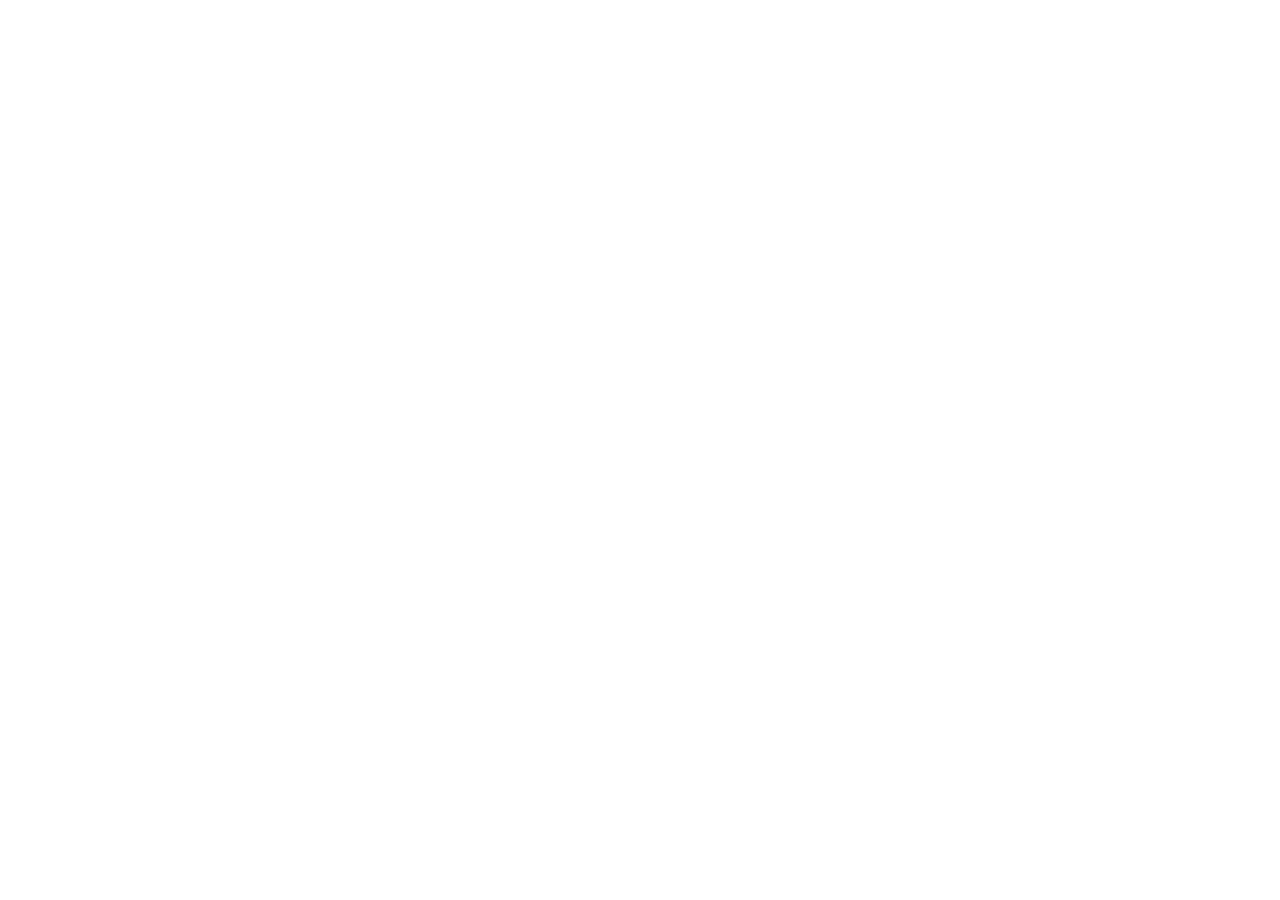
==== indx.html @ 4b486a0d "first commit" ====
<!doctype html>
<html lang="en">
  <head>
    <meta charset="UTF-8" />
    <meta name="viewport" content="width=device-width, initial-scale=1.0" />
    <title>Document</title>
    <link rel="stylesheet" href="style.css" />
    <script src="main.js"></script>
  </head>
  <body></body>
</html>
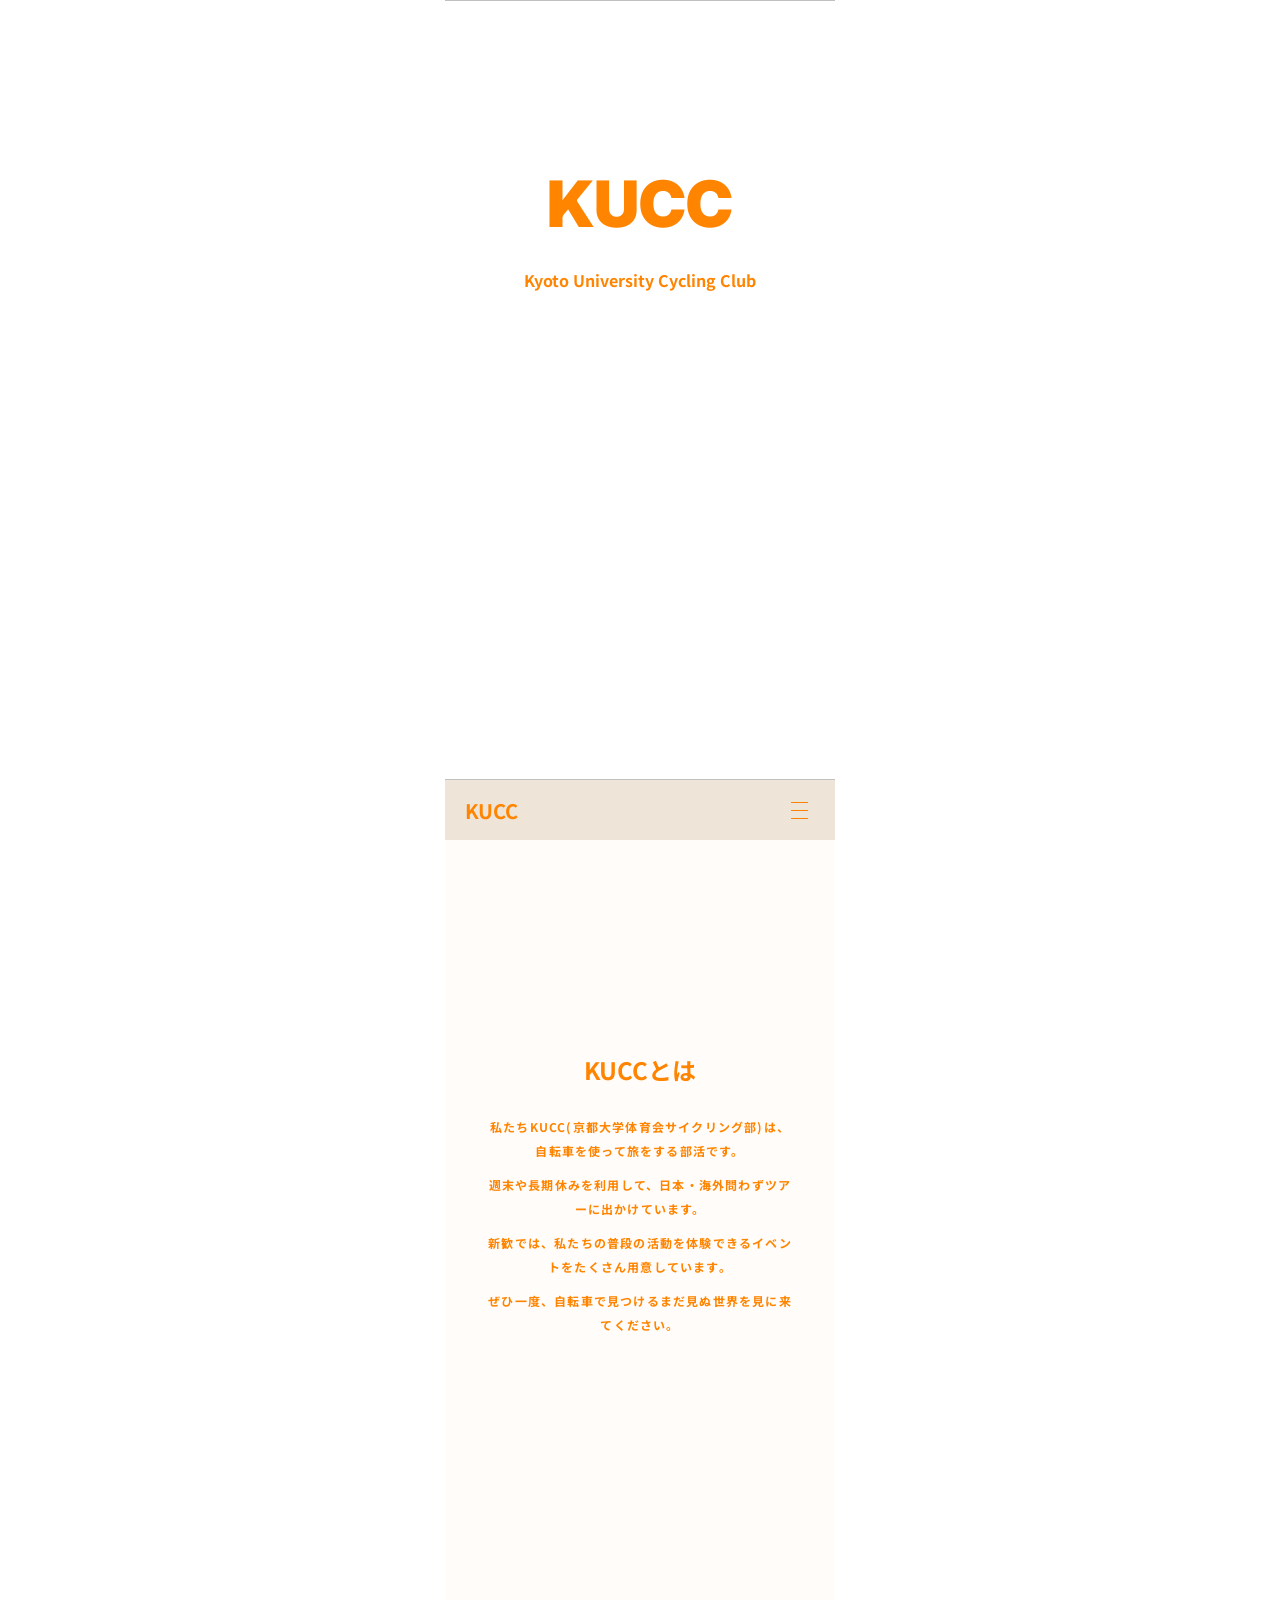
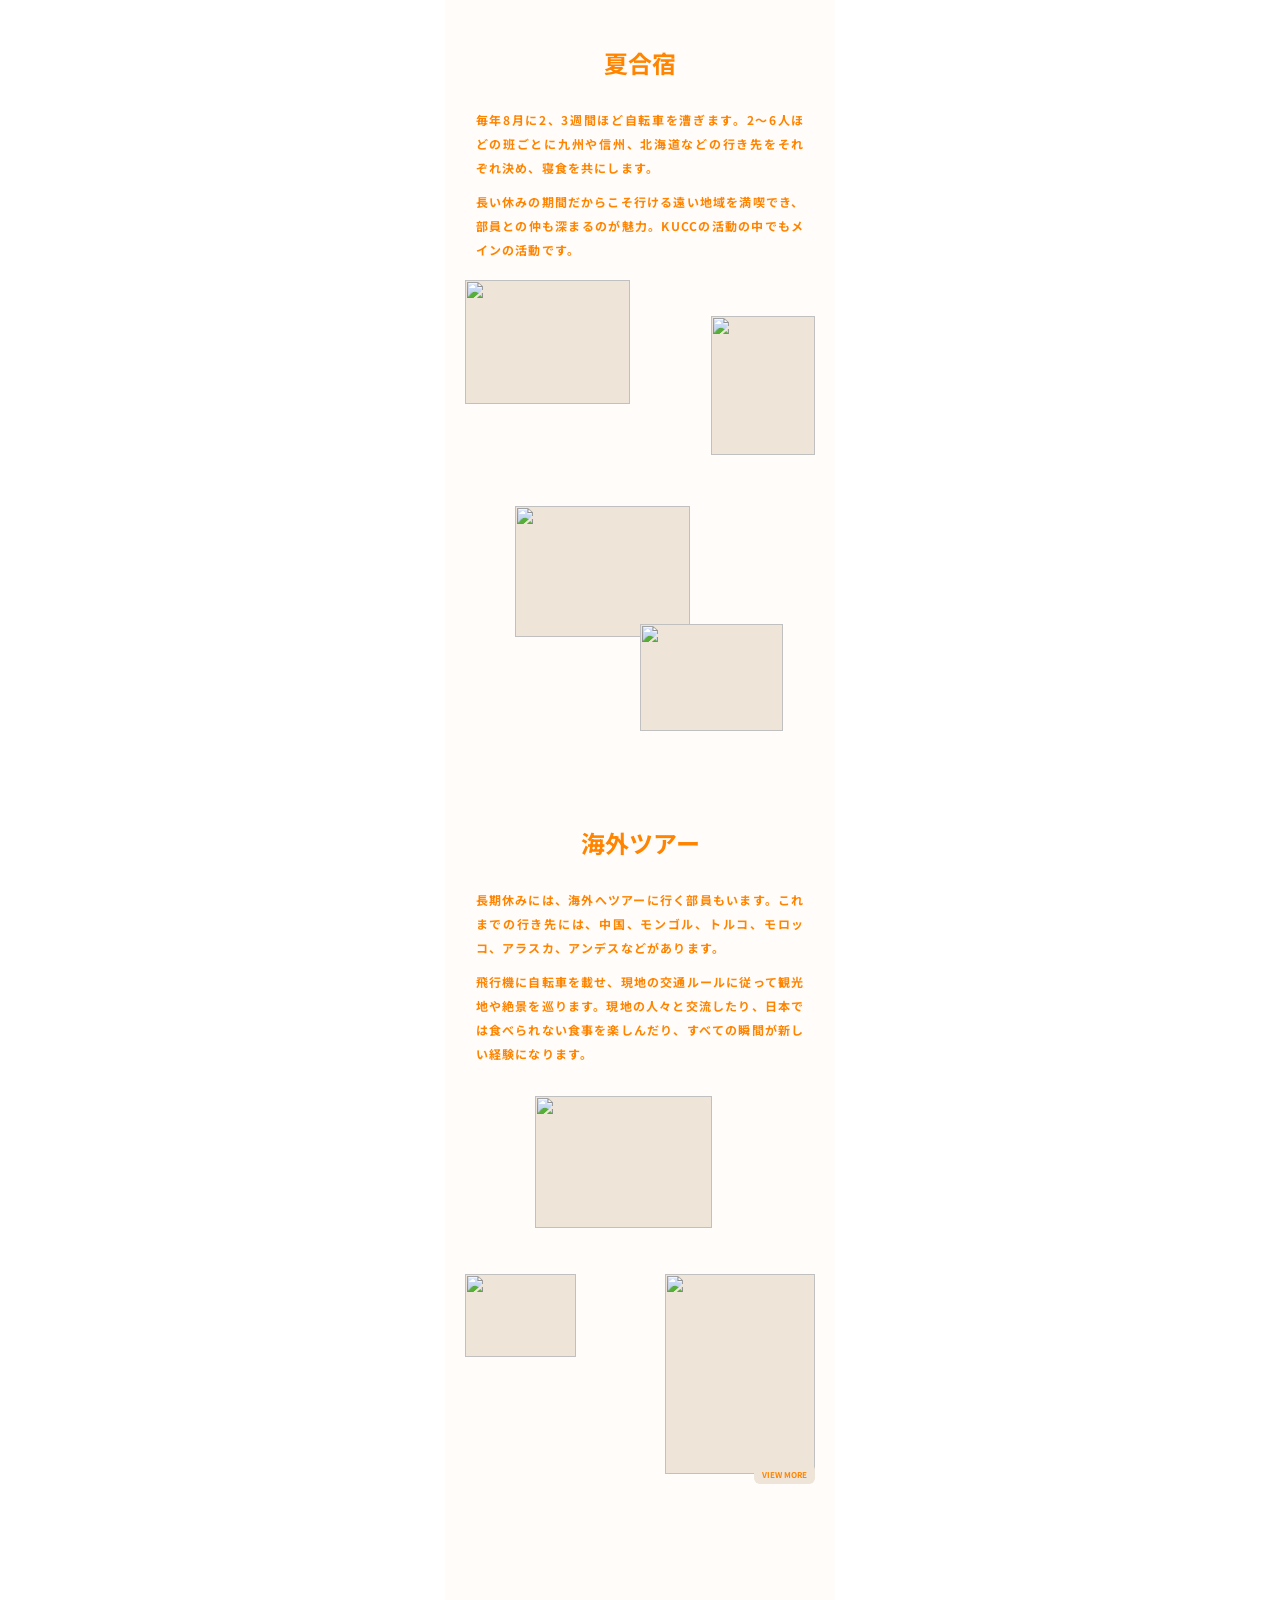
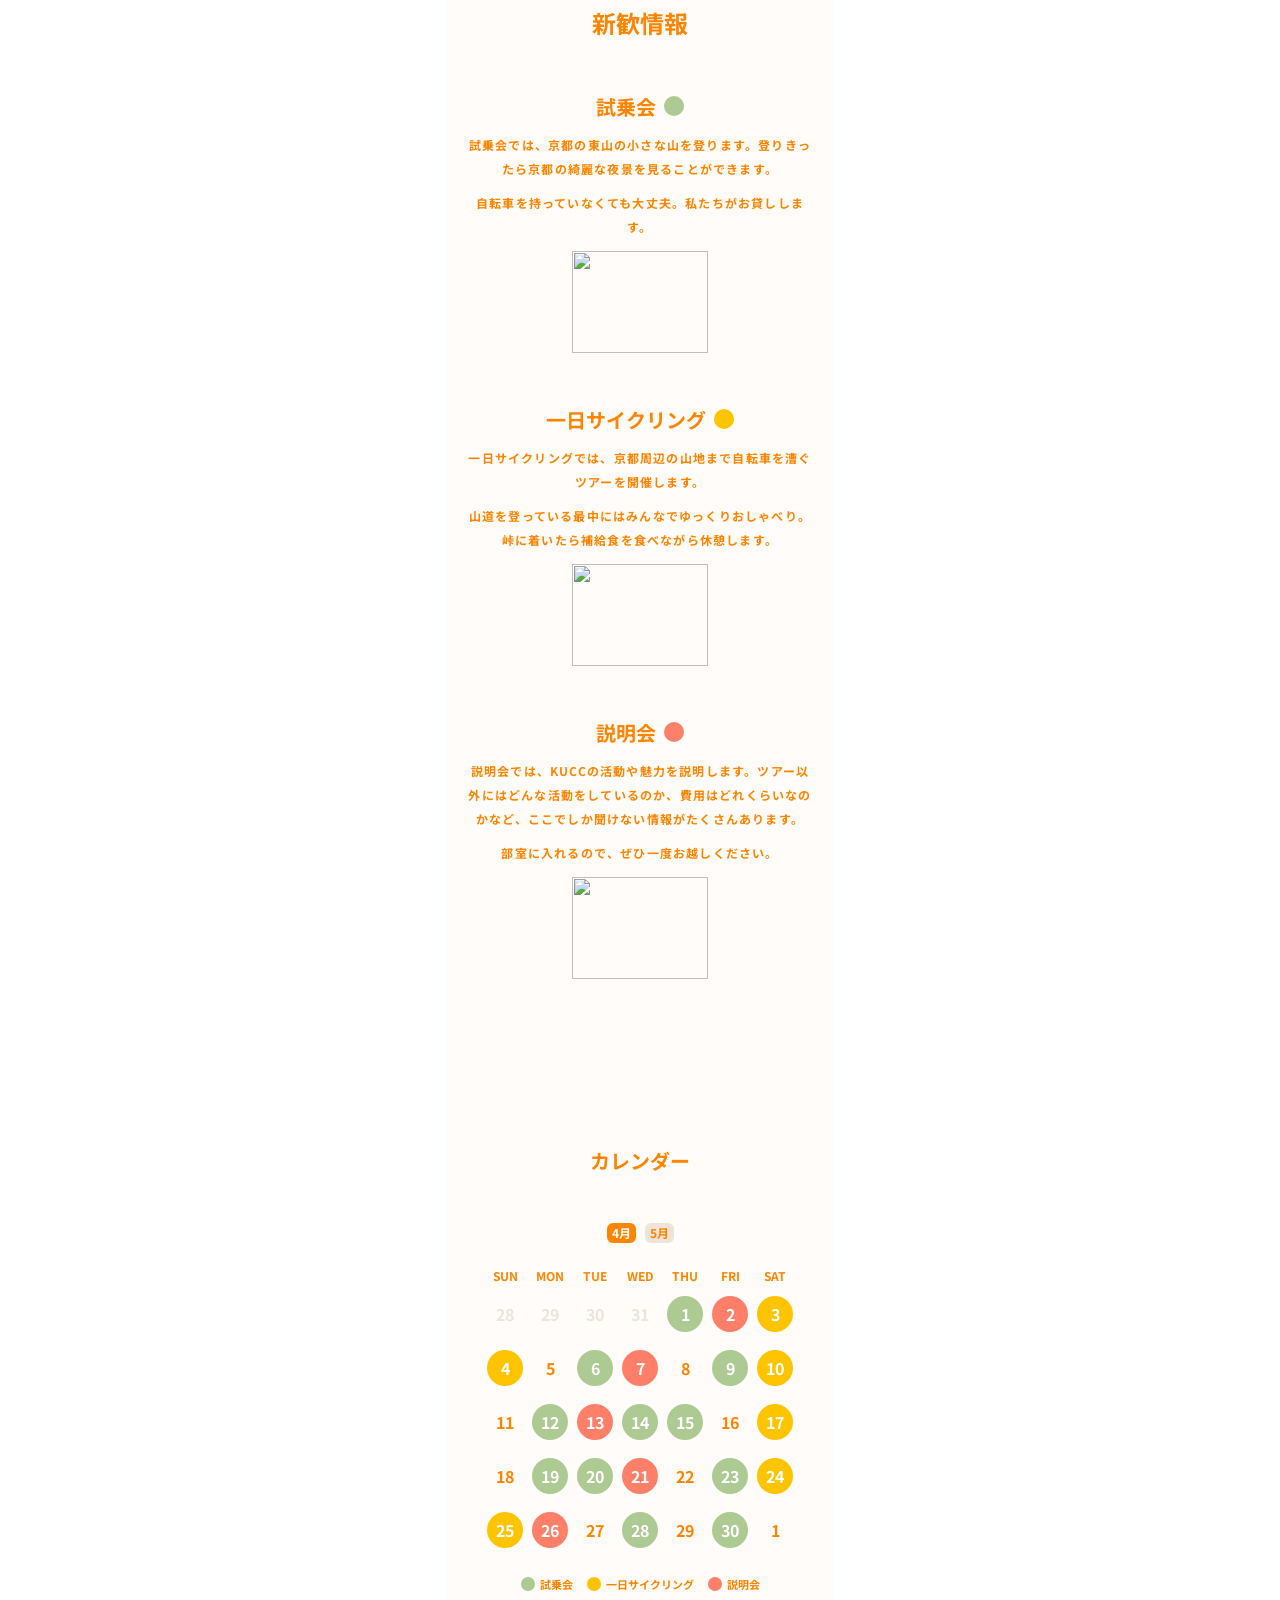
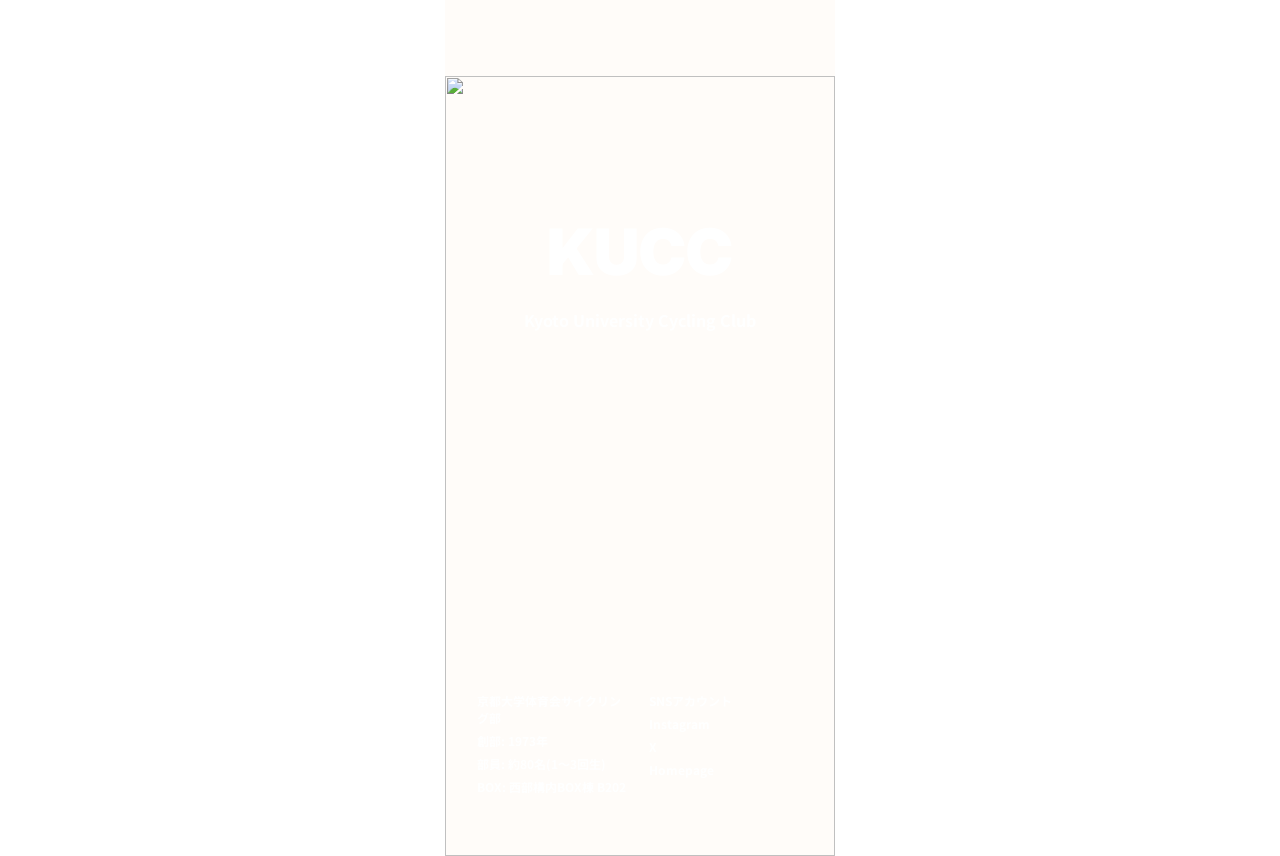
==== commit f9e26c8e: "update design" ====
--- a/indx.html
+++ b/indx.html
@@ -1,11 +1,216 @@
 <!doctype html>
-<html lang="en">
+<html lang="ja">
   <head>
     <meta charset="UTF-8" />
-    <meta name="viewport" content="width=device-width, initial-scale=1.0" />
-    <title>Document</title>
-    <link rel="stylesheet" href="style.css" />
-    <script src="main.js"></script>
+    <meta name="viewport" content="width=device-width, initial-scale=1" />
+    <title>KUCC</title>
+    <link rel="preconnect" href="https://fonts.googleapis.com" />
+    <link rel="preconnect" href="https://fonts.gstatic.com" crossorigin />
+    <link
+      href="https://fonts.googleapis.com/css2?family=Inter:wght@900&family=Noto+Sans+JP:wght@700;900&display=swap"
+      rel="stylesheet"
+    />
+    <link rel="stylesheet" href="./style.css" />
   </head>
-  <body></body>
+  <body>
+    <div id="opening" aria-label="Loading">
+      <svg id="loading-wheel" width="120" height="120" viewBox="0 0 120 120" aria-hidden="true">
+        <circle cx="60" cy="60" r="52" stroke="#ff8400" stroke-width="5" fill="none" />
+        <circle cx="60" cy="60" r="43" stroke="#ff8400" stroke-width="1.5" fill="none" opacity="0.4" />
+        <circle cx="60" cy="60" r="8" fill="#ff8400" />
+        <circle cx="60" cy="60" r="4" fill="#fffcf9" />
+        <g stroke="#ff8400" stroke-width="1.5">
+          <line x1="68" y1="60" x2="112" y2="60" />
+          <line x1="66.93" y1="64" x2="105.03" y2="86" />
+          <line x1="64" y1="66.93" x2="86" y2="105.03" />
+          <line x1="60" y1="68" x2="60" y2="112" />
+          <line x1="56" y1="66.93" x2="34" y2="105.03" />
+          <line x1="53.07" y1="64" x2="14.97" y2="86" />
+          <line x1="52" y1="60" x2="8" y2="60" />
+          <line x1="53.07" y1="56" x2="14.97" y2="34" />
+          <line x1="56" y1="53.07" x2="34" y2="14.97" />
+          <line x1="60" y1="52" x2="60" y2="8" />
+          <line x1="64" y1="53.07" x2="86" y2="14.97" />
+          <line x1="66.93" y1="56" x2="105.03" y2="34" />
+        </g>
+      </svg>
+      <p class="kucc-logo">KUCC</p>
+    </div>
+
+    <main class="page">
+      <article class="site-shell" id="top">
+        <section class="hero">
+          <img
+            class="hero__image"
+            src="figma AI ver/src/imports/Ver6-2/d825b49808026b6a6b5fbfca639eecd8e932d6b3.png"
+            alt=""
+          />
+          <div class="hero__title">
+            <h1>KUCC</h1>
+            <p>Kyoto University Cycling Club</p>
+          </div>
+        </section>
+
+        <header class="site-header">
+          <a href="#top" class="site-header__brand">KUCC</a>
+          <button class="menu-button" type="button" aria-label="メニューを開く" aria-expanded="false">
+            <span></span>
+            <span></span>
+            <span></span>
+          </button>
+        </header>
+
+        <nav class="drawer" aria-hidden="true">
+          <div class="drawer__bar">
+            <p>KUCC</p>
+            <button class="drawer__close" type="button" aria-label="メニューを閉じる">×</button>
+          </div>
+          <a href="#about">KUCCとは</a>
+          <a href="#summer">夏合宿</a>
+          <a href="#foreign">海外ツアー</a>
+          <a href="#orientation">新歓情報</a>
+        </nav>
+        <div class="drawer-backdrop" hidden></div>
+
+        <section class="section about" id="about">
+          <h2>KUCCとは</h2>
+          <div class="copy copy--center">
+            <p>私たちKUCC(京都大学体育会サイクリング部)は、自転車を使って旅をする部活です。</p>
+            <p>週末や長期休みを利用して、日本・海外問わずツアーに出かけています。</p>
+            <p>新歓では、私たちの普段の活動を体験できるイベントをたくさん用意しています。</p>
+            <p>ぜひ一度、自転車で見つけるまだ見ぬ世界を見に来てください。</p>
+          </div>
+        </section>
+
+        <section class="section tour" id="summer">
+          <h2>夏合宿</h2>
+          <div class="copy">
+            <p>毎年8月に2、3週間ほど自転車を漕ぎます。2〜6人ほどの班ごとに九州や信州、北海道などの行き先をそれぞれ決め、寝食を共にします。</p>
+            <p>長い休みの期間だからこそ行ける遠い地域を満喫でき、部員との仲も深まるのが魅力。KUCCの活動の中でもメインの活動です。</p>
+          </div>
+          <div class="photo photo--summer-1"><img src="figma AI ver/src/imports/Ver6-2/b4f54cda87732b7864d4b5a00aab82154bfcf3b3.png" alt="" /></div>
+          <div class="photo photo--summer-2"><img src="figma AI ver/src/imports/Ver6-2/dff133d681940f3c38fce76dcd32851736f15c8a.png" alt="" /></div>
+          <div class="photo photo--summer-3"><img src="figma AI ver/src/imports/Ver6-2/bad4508dee132c013efb6e565e4c0d964391e0fb.png" alt="" /></div>
+          <div class="photo photo--summer-4"><img src="figma AI ver/src/imports/Ver6-2/30b6df4754e3009e744ef026ca031cb10a610ecf.png" alt="" /></div>
+        </section>
+
+        <section class="section tour tour--foreign" id="foreign">
+          <h2>海外ツアー</h2>
+          <div class="copy">
+            <p>長期休みには、海外へツアーに行く部員もいます。これまでの行き先には、中国、モンゴル、トルコ、モロッコ、アラスカ、アンデスなどがあります。</p>
+            <p>飛行機に自転車を載せ、現地の交通ルールに従って観光地や絶景を巡ります。現地の人々と交流したり、日本では食べられない食事を楽しんだり、すべての瞬間が新しい経験になります。</p>
+          </div>
+          <div class="photo photo--foreign-1"><img src="figma AI ver/src/imports/Ver6-2/0704376bd31eac36483ea8bd4e549b9417aa2250.png" alt="" /></div>
+          <div class="photo photo--foreign-2"><img src="figma AI ver/src/imports/Ver6-2/fff189b0523424014340d92da69bf0c3acfc5666.png" alt="" /></div>
+          <div class="photo photo--foreign-3"><img src="figma AI ver/src/imports/Ver6-2/5bfe5f8c6e10fab43f167195b5d6191630c63005.png" alt="" /></div>
+          <button class="pill-button" id="viewMoreButton" type="button" aria-expanded="false">VIEW MORE</button>
+        </section>
+
+        <section class="view-more" id="viewMore" hidden>
+          <div class="more-block more-block--tqu">
+            <h2>TQU</h2>
+            <div class="copy">
+              <p>京都市街から北に位置する花背峠を24時間でどれだけ登れるかを競うイベント。上位の部員の記録は15,000mにもなります。</p>
+              <p>有志の部員が選手として出場し、それ以外の人もスタッフとして補給食を提供したり、選手と一緒に伴走してサポートします。</p>
+            </div>
+            <div class="photo photo--tqu-1"><img src="figma AI ver/src/imports/Ver6-2/c944196b79f055dcf38d8417b5401c36a782b809.png" alt="" /></div>
+            <div class="photo photo--tqu-2"><img src="figma AI ver/src/imports/Ver6-2/ce8a0af20079bb7ec563b93d0950f5b201663f3a.png" alt="" /></div>
+            <div class="photo photo--tqu-3"><img src="figma AI ver/src/imports/Ver6-2/01eac29caa3879f97a8f2eb0db6172cb6102fb22.png" alt="" /></div>
+          </div>
+          <div class="more-block more-block--tt">
+            <h2>花背TT</h2>
+            <div class="copy">
+              <p>年に二回、京都市の北にある花背峠をタイムアタックする行事。本気で入賞を狙う人もいれば、ゆっくり登って終わらせる人もいます。</p>
+              <p>卒業する4回生は仮装して登ることが恒例になっています。タイムアタックが終わった後はコンパが待っています。</p>
+            </div>
+            <div class="photo photo--tt-1"><img src="figma AI ver/src/imports/Ver6-2/ff63467f8f07f518bdd464f49feada33f888784d.png" alt="" /></div>
+            <div class="photo photo--tt-2"><img src="figma AI ver/src/imports/Ver6-2/c1799e44c620e8fd1e77065e3e601ebd8a9b91c2.png" alt="" /></div>
+            <div class="photo photo--tt-3"><img src="figma AI ver/src/imports/Ver6-2/fe10910333d6bfcc88f3f86de5edaf0c05870f91.png" alt="" /></div>
+          </div>
+          <div class="more-block more-block--training">
+            <h2>トレーニング</h2>
+            <div class="copy">
+              <p>目立たないものの、KUCCの中で大きな比率を占める活動。普段は大学近くの峠を週二回登ることが慣例になっています。</p>
+              <p>体力向上のためにみんなで全力で漕ぐこともあれば、おしゃべりしながら楽しく登ることもあります。</p>
+            </div>
+            <div class="photo photo--training-1"><img src="figma AI ver/src/imports/Ver6-2/19882c42d72b301e20a25b56c1ab69b7ab45432d.png" alt="" /></div>
+            <div class="photo photo--training-2"><img src="figma AI ver/src/imports/Ver6-2/97a3adfa3a8aebd9757c2b1619aec6c587c48b38.png" alt="" /></div>
+          </div>
+          <button class="pill-button pill-button--close" id="closeMoreButton" type="button">CLOSE</button>
+        </section>
+
+        <section class="section orientation" id="orientation">
+          <h2>新歓情報</h2>
+          <div class="event">
+            <div class="event__title"><h3>試乗会</h3><span class="dot dot--green"></span></div>
+            <div class="copy copy--center">
+              <p>試乗会では、京都の東山の小さな山を登ります。登りきったら京都の綺麗な夜景を見ることができます。</p>
+              <p>自転車を持っていなくても大丈夫。私たちがお貸しします。</p>
+            </div>
+            <div class="event__photo"><img src="figma AI ver/src/imports/Ver6-2/23086ef0ab527b939fefa187a58422b471eb0485.png" alt="" /></div>
+          </div>
+          <div class="event">
+            <div class="event__title"><h3>一日サイクリング</h3><span class="dot dot--yellow"></span></div>
+            <div class="copy copy--center">
+              <p>一日サイクリングでは、京都周辺の山地まで自転車を漕ぐツアーを開催します。</p>
+              <p>山道を登っている最中にはみんなでゆっくりおしゃべり。峠に着いたら補給食を食べながら休憩します。</p>
+            </div>
+            <div class="event__photo"><img src="figma AI ver/src/imports/Ver6-2/d4a43100dbff72f3a4b97be1bd0542cb99c90d43.png" alt="" /></div>
+          </div>
+          <div class="event">
+            <div class="event__title"><h3>説明会</h3><span class="dot dot--coral"></span></div>
+            <div class="copy copy--center">
+              <p>説明会では、KUCCの活動や魅力を説明します。ツアー以外にはどんな活動をしているのか、費用はどれくらいなのかなど、ここでしか聞けない情報がたくさんあります。</p>
+              <p>部室に入れるので、ぜひ一度お越しください。</p>
+            </div>
+            <div class="event__photo"><img src="figma AI ver/src/imports/Ver6-2/720d8ec046e1be09fa2d9d8d3f7c1d314a115853.png" alt="" /></div>
+          </div>
+        </section>
+
+        <section class="calendar" aria-labelledby="calendarTitle">
+          <h2 id="calendarTitle">カレンダー</h2>
+          <div class="month-tabs"><span class="active">4月</span><span>5月</span></div>
+          <div class="calendar-grid">
+            <span>SUN</span><span>MON</span><span>TUE</span><span>WED</span><span>THU</span><span>FRI</span><span>SAT</span>
+          </div>
+          <div class="calendar-grid calendar-days">
+            <b class="muted">28</b><b class="muted">29</b><b class="muted">30</b><b class="muted">31</b><b class="green">1</b><b class="coral">2</b><b class="yellow">3</b>
+            <b class="yellow">4</b><b>5</b><b class="green">6</b><b class="coral">7</b><b>8</b><b class="green">9</b><b class="yellow">10</b>
+            <b>11</b><b class="green">12</b><b class="coral">13</b><b class="green">14</b><b class="green">15</b><b>16</b><b class="yellow">17</b>
+            <b>18</b><b class="green">19</b><b class="green">20</b><b class="coral">21</b><b>22</b><b class="green">23</b><b class="yellow">24</b>
+            <b class="yellow">25</b><b class="coral">26</b><b>27</b><b class="green">28</b><b>29</b><b class="green">30</b><b>1</b>
+          </div>
+          <div class="legend">
+            <span><i class="dot dot--green"></i>試乗会</span>
+            <span><i class="dot dot--yellow"></i>一日サイクリング</span>
+            <span><i class="dot dot--coral"></i>説明会</span>
+          </div>
+        </section>
+
+        <footer class="footer">
+          <img src="figma AI ver/src/imports/Ver6-2/e39c23a184d1b8986ea15760fe5d86397263c906.png" alt="" />
+          <div class="footer__brand">
+            <p class="footer__logo">KUCC</p>
+            <p>Kyoto University Cycling Club</p>
+          </div>
+          <div class="footer__info">
+            <div>
+              <p>京都大学体育会サイクリング部</p>
+              <p>創部: 1973年</p>
+              <p>部員: 約80名(1〜3回生)</p>
+              <p>BOX: 西部構内BOX棟 B202</p>
+            </div>
+            <div>
+              <p>SNSアカウント</p>
+              <p>Instagram</p>
+              <p>X</p>
+              <p>Homepage</p>
+            </div>
+          </div>
+        </footer>
+      </article>
+    </main>
+
+    <script src="./main.js"></script>
+  </body>
 </html>
--- a/style.css
+++ b/style.css
@@ -0,0 +1,685 @@
+:root {
+  --orange: #ff8400;
+  --cream: #fffcf9;
+  --sand: #eee4d8;
+  --green: #acca92;
+  --yellow: #ffc400;
+  --coral: #ff7f69;
+}
+
+* {
+  box-sizing: border-box;
+}
+
+html {
+  scroll-behavior: smooth;
+}
+
+body {
+  margin: 0;
+  background: #ffffff;
+  color: var(--orange);
+  font-family: "Noto Sans JP", system-ui, sans-serif;
+  font-weight: 700;
+}
+
+button,
+a {
+  font: inherit;
+}
+
+a {
+  color: inherit;
+  text-decoration: none;
+}
+
+img {
+  display: block;
+}
+
+.page {
+  min-height: 100vh;
+  overflow-x: hidden;
+}
+
+.site-shell {
+  position: relative;
+  width: min(100vw, 390px);
+  margin: 0 auto;
+  overflow: hidden;
+  background: var(--cream);
+}
+
+#opening {
+  position: fixed;
+  inset: 0;
+  z-index: 100;
+  display: flex;
+  flex-direction: column;
+  align-items: center;
+  justify-content: center;
+  gap: 24px;
+  background: var(--cream);
+  transition: opacity 0.7s ease, visibility 0.7s ease;
+}
+
+#opening.is-hidden {
+  opacity: 0;
+  visibility: hidden;
+  pointer-events: none;
+}
+
+#loading-wheel {
+  animation: spin 1.1s linear infinite;
+}
+
+.kucc-logo,
+.hero h1,
+.footer__logo {
+  margin: 0;
+  font-family: "Inter", system-ui, sans-serif;
+  font-weight: 900;
+  letter-spacing: 0;
+}
+
+.kucc-logo {
+  color: var(--orange);
+  font-size: 64px;
+  line-height: 1;
+}
+
+.hero {
+  position: relative;
+  height: 780px;
+  background: #ffffff;
+}
+
+.hero__image {
+  position: absolute;
+  top: 0;
+  left: 50%;
+  width: 523px;
+  height: 780px;
+  transform: translateX(-50%);
+  object-fit: cover;
+}
+
+.hero__title {
+  position: absolute;
+  top: 172px;
+  left: 0;
+  width: 100%;
+  text-align: center;
+}
+
+.hero h1 {
+  color: var(--orange);
+  font-size: 64px;
+  line-height: 1;
+}
+
+.hero p {
+  margin: 32px 0 0;
+  font-size: 16px;
+}
+
+.site-header {
+  position: sticky;
+  top: 0;
+  z-index: 20;
+  display: flex;
+  align-items: center;
+  justify-content: space-between;
+  height: 60px;
+  padding: 0 16px 0 20px;
+  background: var(--sand);
+}
+
+.site-header__brand {
+  font-size: 20px;
+}
+
+.menu-button {
+  width: 40px;
+  height: 34px;
+  border: 0;
+  background: transparent;
+  cursor: pointer;
+}
+
+.menu-button span {
+  display: block;
+  width: 17px;
+  height: 1px;
+  margin: 0 auto 7px;
+  background: var(--orange);
+}
+
+.menu-button span:last-child {
+  margin-bottom: 0;
+}
+
+.drawer-backdrop {
+  position: fixed;
+  inset: 0;
+  z-index: 30;
+  background: rgb(0 0 0 / 0.2);
+}
+
+.drawer {
+  position: fixed;
+  top: 0;
+  left: 50%;
+  z-index: 40;
+  width: min(100vw, 390px);
+  padding-bottom: 24px;
+  background: var(--cream);
+  transform: translate(-50%, -110%);
+  opacity: 0;
+  transition: transform 0.25s ease, opacity 0.25s ease;
+}
+
+.drawer.is-open {
+  transform: translate(-50%, 0);
+  opacity: 1;
+}
+
+.drawer__bar {
+  display: flex;
+  align-items: center;
+  justify-content: space-between;
+  padding: 14px 20px 12px;
+}
+
+.drawer__bar p {
+  margin: 0;
+  font-size: 20px;
+}
+
+.drawer__close {
+  border: 0;
+  background: transparent;
+  color: var(--orange);
+  font-size: 32px;
+  line-height: 1;
+  cursor: pointer;
+}
+
+.drawer a {
+  display: block;
+  padding: 6px 20px;
+  font-size: 20px;
+  line-height: 2;
+}
+
+.section,
+.view-more {
+  position: relative;
+  min-height: 780px;
+  padding: 84px 20px;
+  background: var(--cream);
+}
+
+.section h2,
+.calendar h2,
+.more-block h2 {
+  margin: 0;
+  text-align: center;
+  font-size: 24px;
+  line-height: 1.4;
+}
+
+.copy {
+  position: relative;
+  z-index: 2;
+  margin-top: 28px;
+  font-size: 12px;
+  line-height: 2;
+  letter-spacing: 1.2px;
+  text-align: justify;
+}
+
+.copy p {
+  margin: 0 0 10px;
+}
+
+.copy--center {
+  text-align: center;
+}
+
+.about {
+  display: flex;
+  min-height: 720px;
+  flex-direction: column;
+  align-items: center;
+  justify-content: center;
+  padding-inline: 40px;
+}
+
+.about .copy {
+  width: 311px;
+  max-width: 100%;
+}
+
+.tour {
+  min-height: 780px;
+  padding-top: 86px;
+}
+
+.tour .copy {
+  width: 329px;
+  max-width: 100%;
+  margin-inline: auto;
+}
+
+.photo {
+  position: absolute;
+  z-index: 1;
+  overflow: hidden;
+  background: var(--sand);
+}
+
+.photo img,
+.event__photo img {
+  width: 100%;
+  height: 100%;
+  object-fit: cover;
+  transition: transform 0.3s ease;
+}
+
+.photo:hover img,
+.event__photo:hover img {
+  transform: scale(1.08);
+}
+
+.photo--summer-1 {
+  left: 20px;
+  top: 320px;
+  width: 165px;
+  height: 124px;
+}
+
+.photo--summer-2 {
+  right: 20px;
+  top: 356px;
+  width: 104px;
+  height: 139px;
+}
+
+.photo--summer-3 {
+  left: 70px;
+  top: 546px;
+  width: 175px;
+  height: 131px;
+}
+
+.photo--summer-4 {
+  right: 52px;
+  top: 664px;
+  width: 143px;
+  height: 107px;
+}
+
+.tour--foreign {
+  min-height: 780px;
+}
+
+.photo--foreign-1 {
+  left: 90px;
+  top: 356px;
+  width: 177px;
+  height: 132px;
+}
+
+.photo--foreign-2 {
+  right: 20px;
+  top: 534px;
+  width: 150px;
+  height: 200px;
+}
+
+.photo--foreign-3 {
+  left: 20px;
+  top: 534px;
+  width: 111px;
+  height: 83px;
+}
+
+.pill-button {
+  position: absolute;
+  right: 20px;
+  bottom: 36px;
+  z-index: 3;
+  min-width: 57px;
+  height: 20px;
+  padding: 0 8px;
+  border: 0;
+  border-radius: 6px;
+  background: var(--sand);
+  color: var(--orange);
+  font-size: 8px;
+  cursor: pointer;
+}
+
+.view-more {
+  display: block;
+  min-height: 2340px;
+  padding: 0;
+  overflow: hidden;
+  transition: opacity 0.45s ease;
+}
+
+.view-more[hidden] {
+  display: none;
+}
+
+.more-block {
+  position: relative;
+  min-height: 780px;
+  padding: 84px 18px;
+  background: var(--cream);
+}
+
+.more-block h2 {
+  font-size: 20px;
+}
+
+.more-block .copy {
+  margin-inline: auto;
+}
+
+.more-block--tqu .copy {
+  width: 344px;
+}
+
+.photo--tqu-1 {
+  left: 68px;
+  top: 306px;
+  width: 149px;
+  height: 112px;
+}
+
+.photo--tqu-2 {
+  right: 42px;
+  top: 418px;
+  width: 67px;
+  height: 89px;
+}
+
+.photo--tqu-3 {
+  left: 94px;
+  top: 554px;
+  width: 155px;
+  height: 207px;
+}
+
+.more-block--tt .copy {
+  width: 337px;
+}
+
+.photo--tt-1 {
+  left: 58px;
+  top: 474px;
+  width: 187px;
+  height: 140px;
+}
+
+.photo--tt-2 {
+  right: 36px;
+  top: 294px;
+  width: 210px;
+  height: 157px;
+}
+
+.photo--tt-3 {
+  right: 20px;
+  top: 650px;
+  width: 139px;
+  height: 105px;
+}
+
+.more-block--training .copy {
+  width: 254px;
+}
+
+.photo--training-1 {
+  left: 58px;
+  top: 314px;
+  width: 150px;
+  height: 112px;
+}
+
+.photo--training-2 {
+  left: 147px;
+  top: 486px;
+  width: 129px;
+  height: 172px;
+}
+
+.pill-button--close {
+  bottom: 12px;
+}
+
+.orientation {
+  min-height: 1120px;
+  padding-top: 86px;
+}
+
+.event {
+  margin-top: 52px;
+  text-align: center;
+}
+
+.event__title {
+  display: flex;
+  align-items: center;
+  justify-content: center;
+  gap: 8px;
+}
+
+.event h3 {
+  margin: 0;
+  font-size: 20px;
+}
+
+.dot {
+  display: inline-block;
+  width: 20px;
+  height: 20px;
+  flex: 0 0 auto;
+  border-radius: 999px;
+}
+
+.dot--green,
+.green {
+  background: var(--green);
+}
+
+.dot--yellow,
+.yellow {
+  background: var(--yellow);
+}
+
+.dot--coral,
+.coral {
+  background: var(--coral);
+}
+
+.event .copy {
+  width: 349px;
+  max-width: 100%;
+  margin: 12px auto 0;
+}
+
+.event__photo {
+  width: 136px;
+  height: 102px;
+  margin: 12px auto 0;
+  overflow: hidden;
+}
+
+.calendar {
+  min-height: 520px;
+  padding: 84px 20px;
+  background: var(--cream);
+}
+
+.calendar h2 {
+  font-size: 20px;
+}
+
+.month-tabs {
+  display: flex;
+  justify-content: center;
+  gap: 9px;
+  margin-top: 48px;
+}
+
+.month-tabs span {
+  display: grid;
+  width: 29px;
+  height: 20px;
+  place-items: center;
+  border-radius: 6px;
+  background: var(--sand);
+  font-size: 12px;
+}
+
+.month-tabs .active {
+  background: var(--orange);
+  color: #ffffff;
+}
+
+.calendar-grid {
+  display: grid;
+  grid-template-columns: repeat(7, 36px);
+  justify-content: center;
+  gap: 18px 9px;
+  margin-top: 24px;
+  color: var(--orange);
+  font-size: 12px;
+  text-align: center;
+}
+
+.calendar-days {
+  margin-top: 12px;
+  gap: 18px 9px;
+}
+
+.calendar-days b {
+  display: grid;
+  width: 36px;
+  height: 36px;
+  place-items: center;
+  border-radius: 999px;
+  color: var(--orange);
+  font-size: 16px;
+}
+
+.calendar-days b.green,
+.calendar-days b.yellow,
+.calendar-days b.coral {
+  color: #ffffff;
+}
+
+.calendar-days .muted {
+  color: var(--sand);
+}
+
+.legend {
+  display: flex;
+  justify-content: center;
+  gap: 14px;
+  margin-top: 28px;
+  font-size: 11px;
+}
+
+.legend span {
+  display: flex;
+  align-items: center;
+  gap: 5px;
+  white-space: nowrap;
+}
+
+.legend .dot {
+  width: 14px;
+  height: 14px;
+}
+
+.footer {
+  position: relative;
+  min-height: 780px;
+  overflow: hidden;
+  color: #ffffff;
+}
+
+.footer > img {
+  position: absolute;
+  inset: 0;
+  width: 100%;
+  height: 100%;
+  object-fit: cover;
+}
+
+.footer__brand,
+.footer__info {
+  position: relative;
+  z-index: 1;
+}
+
+.footer__brand {
+  padding-top: 144px;
+  text-align: center;
+}
+
+.footer__logo {
+  font-size: 64px;
+  line-height: 1;
+}
+
+.footer__brand p:last-child {
+  margin: 24px 0 0;
+  font-size: 16px;
+}
+
+.footer__info {
+  display: grid;
+  grid-template-columns: 1fr 1fr;
+  gap: 18px;
+  padding: 360px 32px 0;
+  font-size: 12px;
+}
+
+.footer__info p {
+  margin: 0 0 6px;
+}
+
+@keyframes spin {
+  from {
+    transform: rotate(0deg);
+  }
+  to {
+    transform: rotate(360deg);
+  }
+}
+
+@media (max-width: 360px) {
+  .copy {
+    letter-spacing: 0.6px;
+  }
+
+  .calendar-grid {
+    grid-template-columns: repeat(7, 34px);
+    gap: 16px 6px;
+  }
+
+  .calendar-days b {
+    width: 34px;
+    height: 34px;
+  }
+
+  .legend {
+    gap: 8px;
+    font-size: 10px;
+  }
+}
